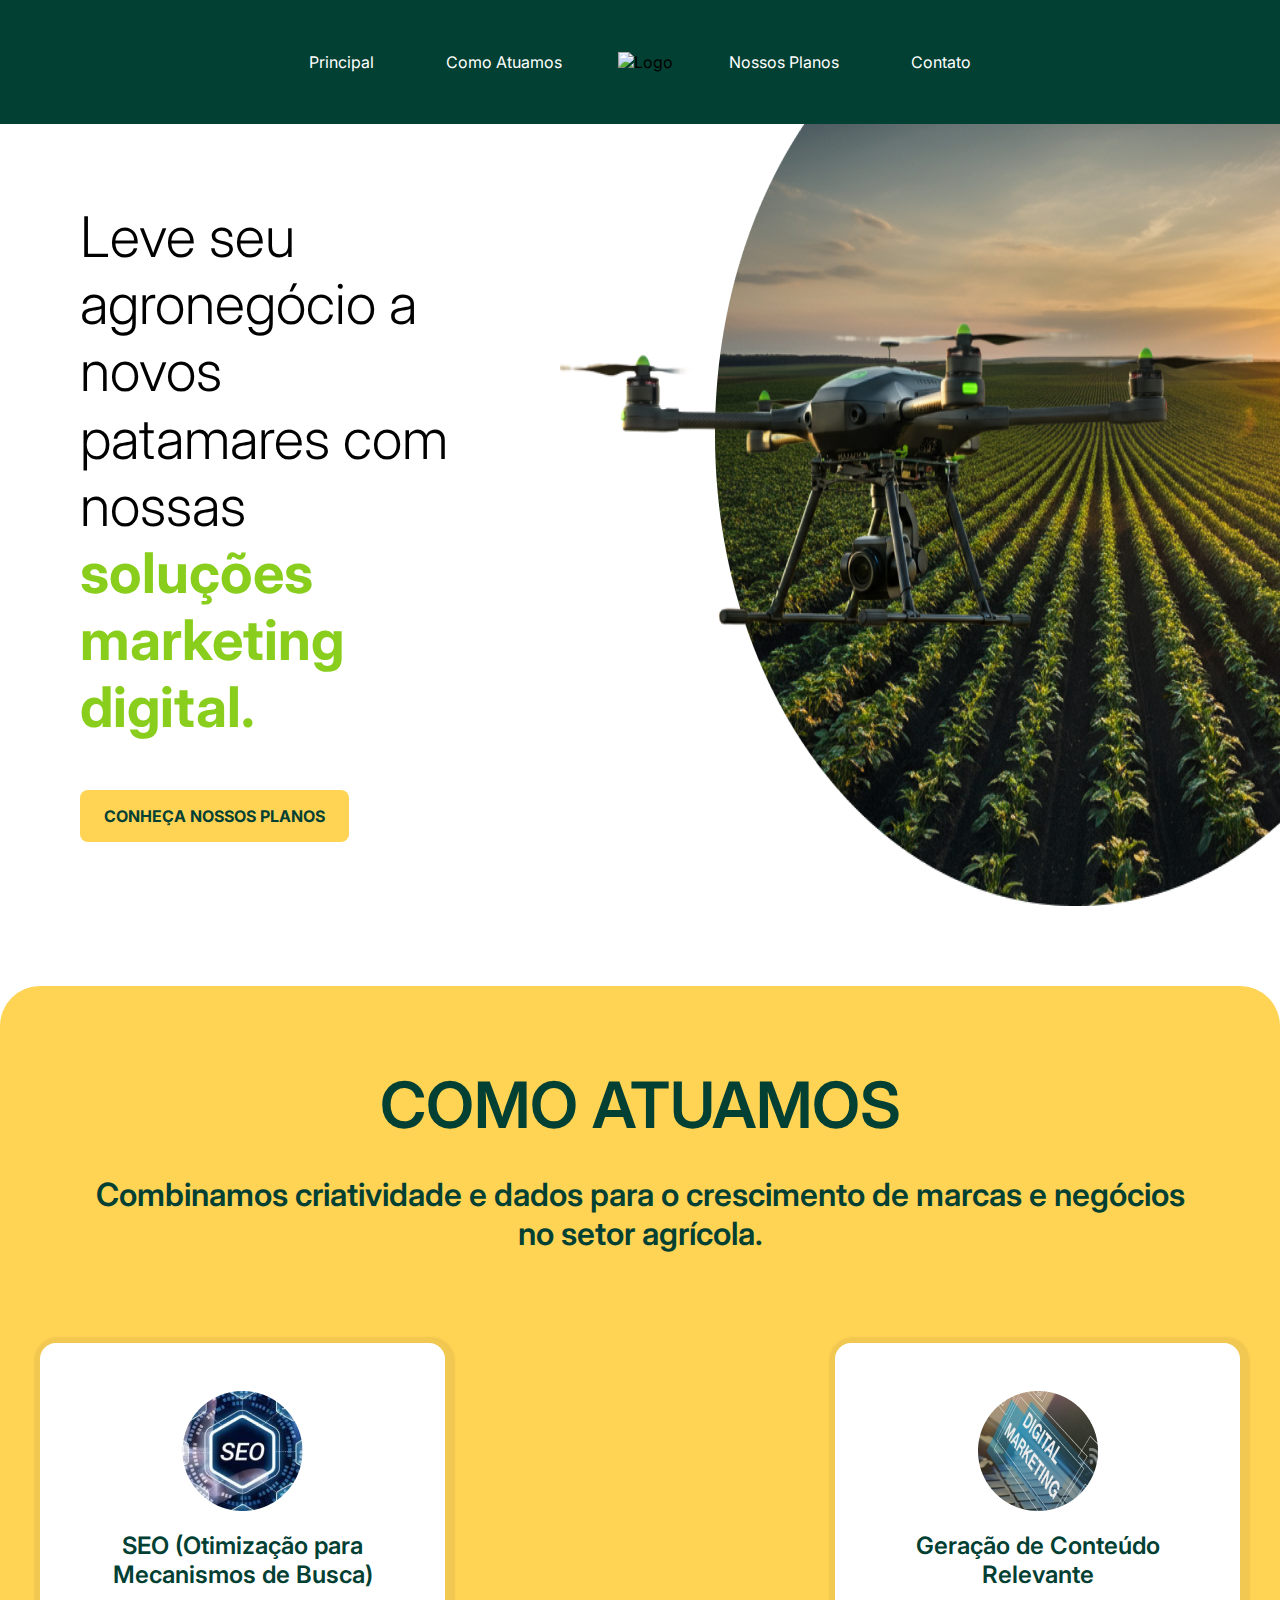
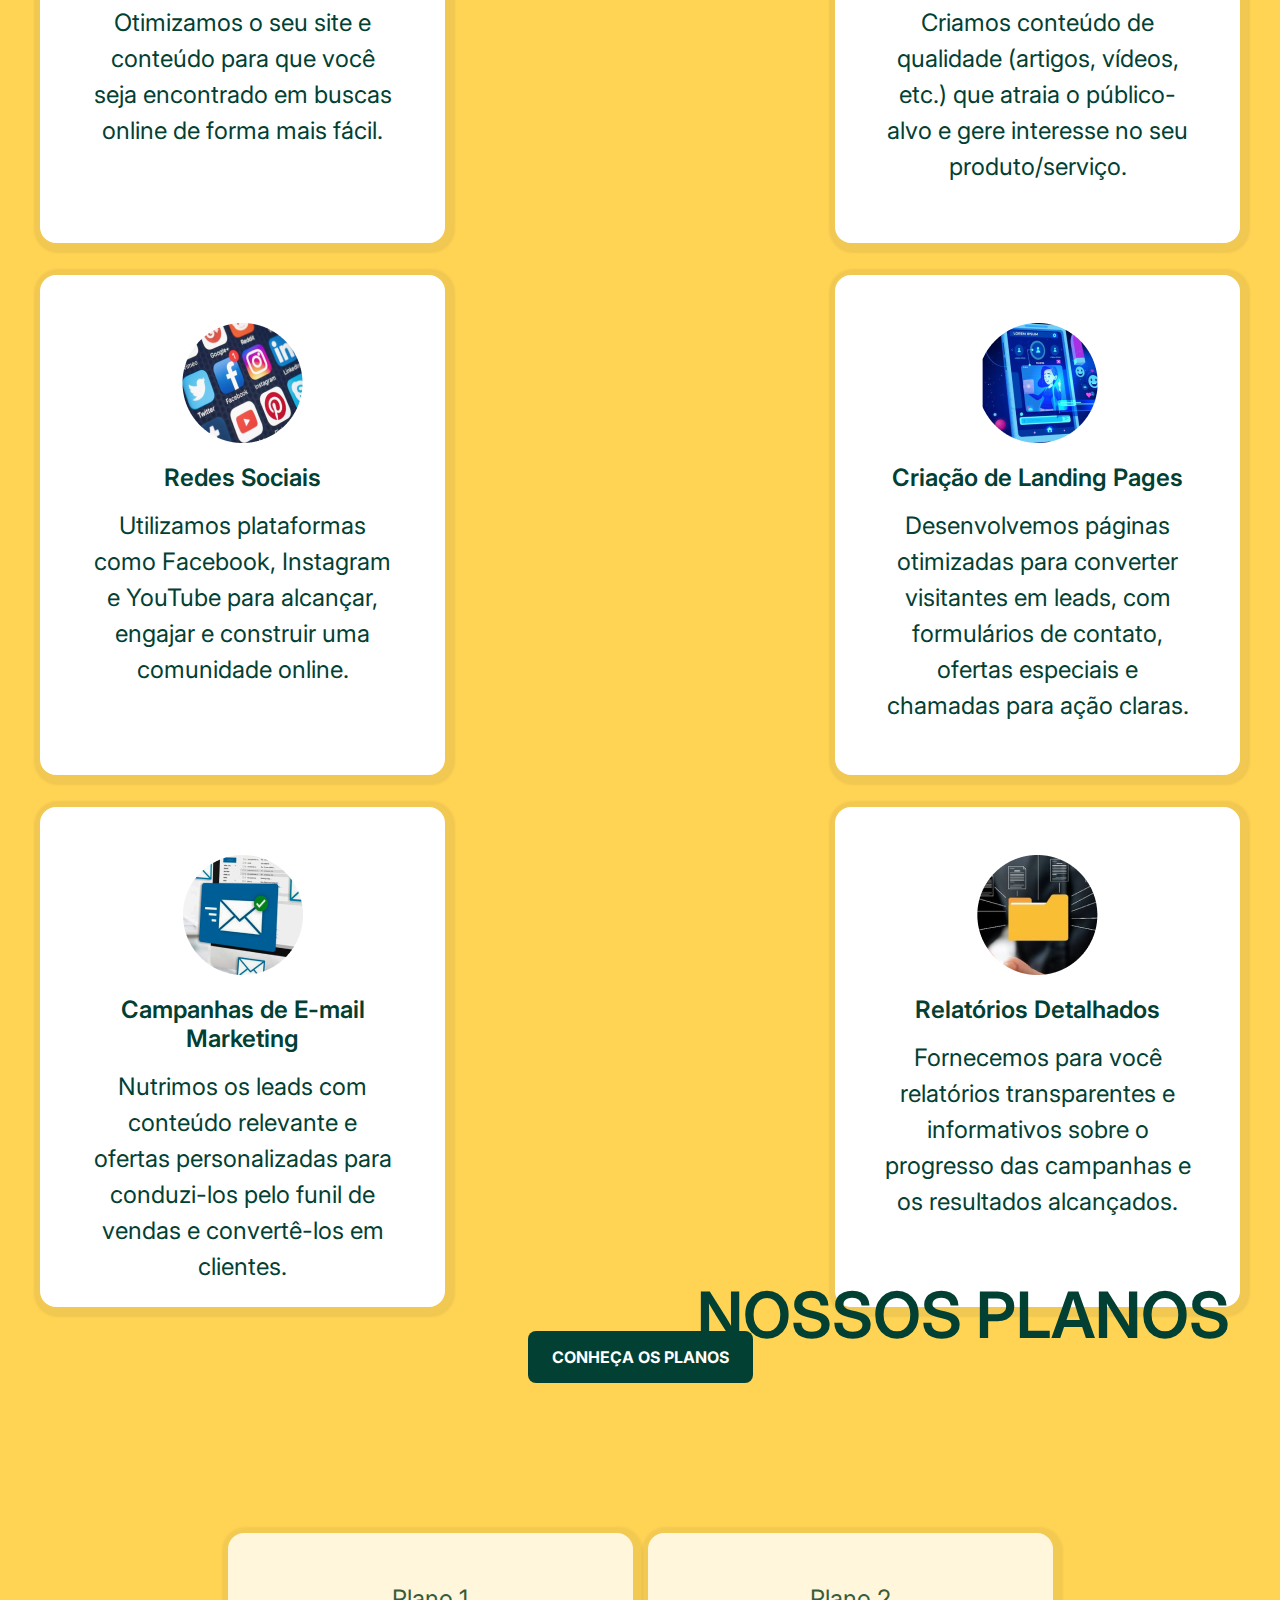
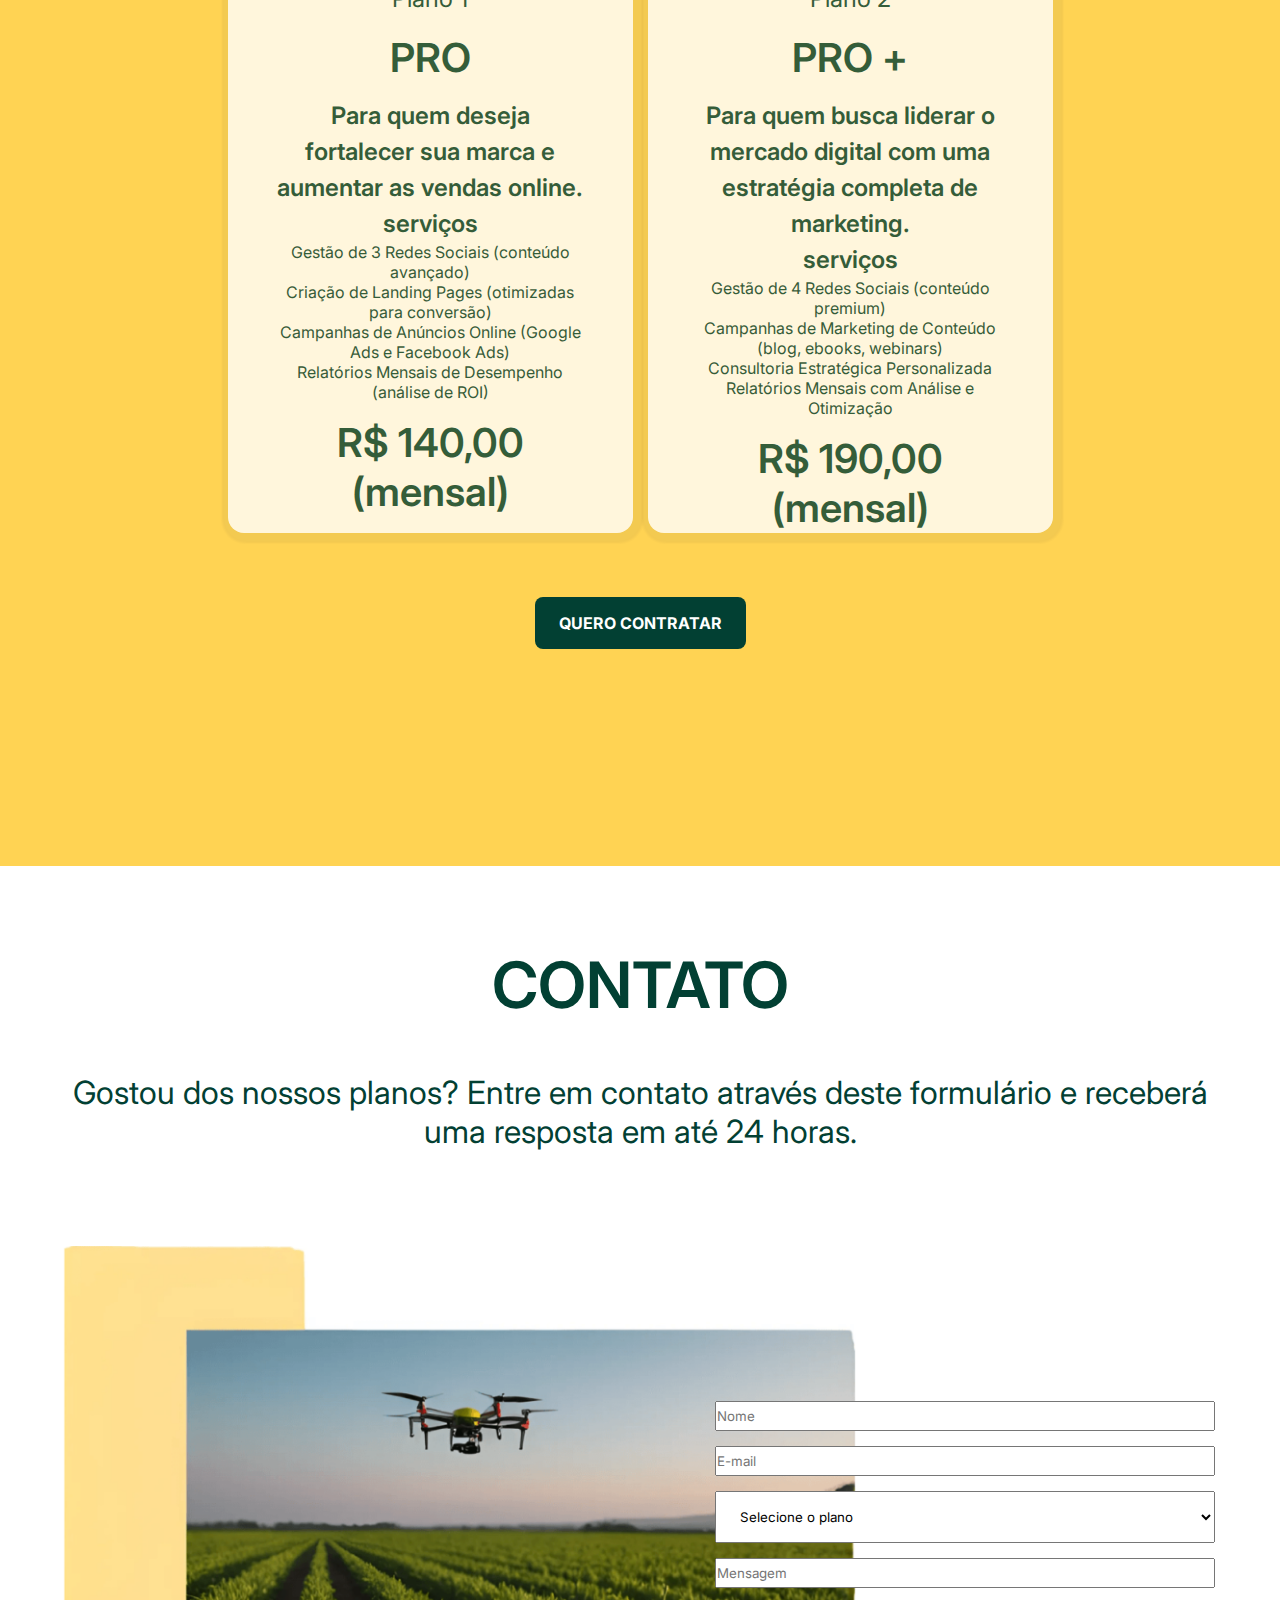
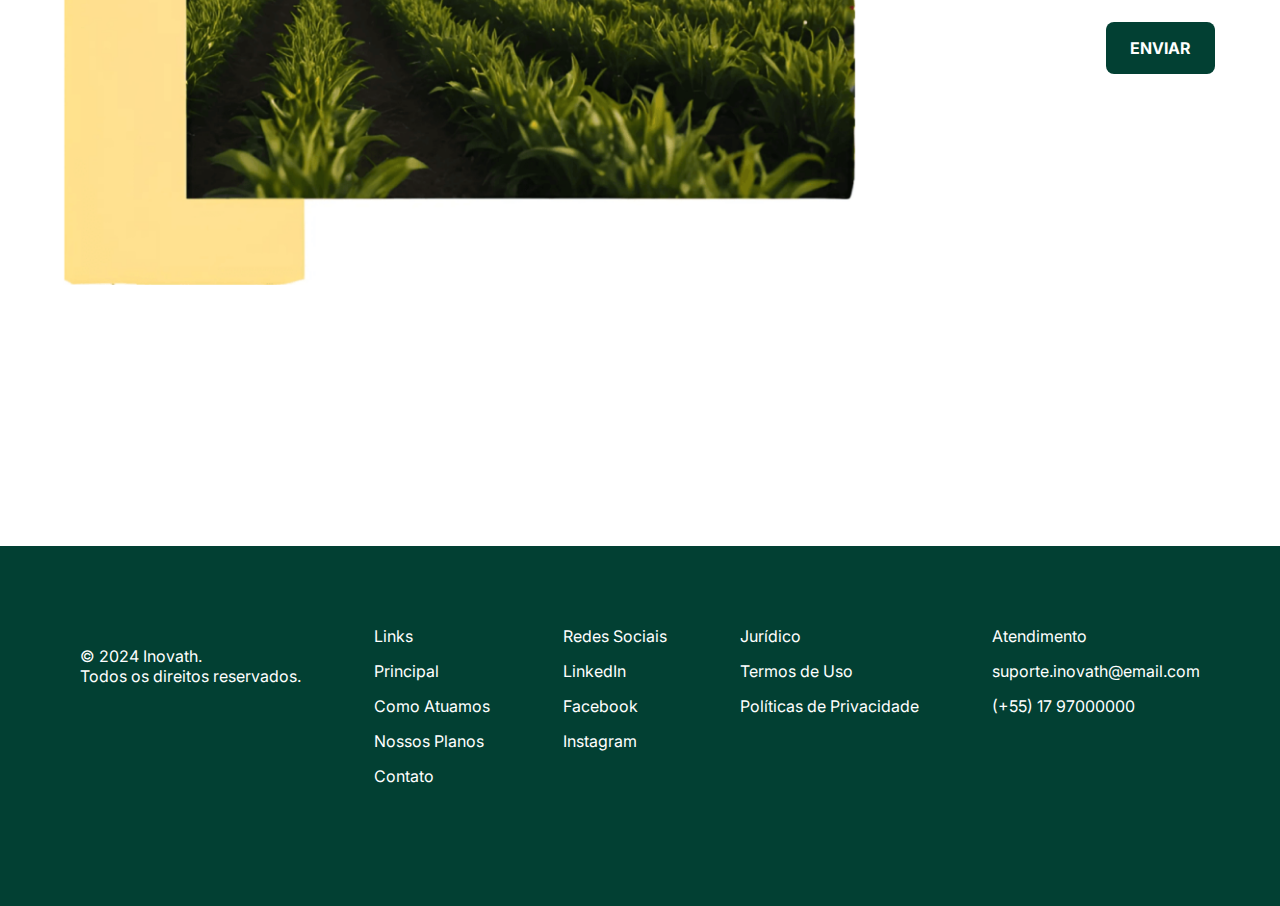
==== index.html @ e3b01860 "Update and rename inovatech.html to index.html" ====
<!DOCTYPE html>
<html lang="pt-br">

<head>
    <meta charset="UTF-8">
    <meta name="viewport" content="width=device-width, initial-scale=1.0">
    <title>INOVATECH</title>
    <link rel="stylesheet" href="INOVATECH.CSS">

<body>
    <header>
        <nav>
            <ul>
                <li><a href="#Principal">Principal</a></li>
                <li><a href="#ComoAtuamos">Como Atuamos</a></li>
                <li><img class="logo" src="logo.png" alt="Logo"></li>
                <li><a href="#NossosPlanos">Nossos Planos</a></li>
                <li><a href="#Contato">Contato</a></li>
            </ul>
        </nav>
    </header>

    <section id="Principal">
        <div class="div-texto-inicial">
            <h1>Leve seu agronegócio a novos patamares com nossas <span>soluções marketing digital.</span></h1>
            <a class="botao-principal" href="#NossosPlanos">CONHEÇA NOSSOS PLANOS</a>
        </div>
        <img src="drone-mais-fundo.png" alt="drone sobrevoando o campo">
    </section>

    <section id="ComoAtuamos">
        <div class="atuacao">
            <h2>COMO ATUAMOS</h2>
            <p>Combinamos criatividade e dados para o crescimento de marcas e negócios no setor agrícola.</p>
        </div>
        <div class="topicos">
            <div class="caixa">
                <img src="seo.png" alt="">
                <h2>SEO (Otimização para Mecanismos de Busca)</h2>
                <p>Otimizamos o seu site e conteúdo para que você seja encontrado em buscas online de forma mais fácil.
                </p>
            </div>
            <div class="caixa">
                <img src="geração.png" alt="">
                <h2>Geração de Conteúdo Relevante</h2>
                <p>Criamos conteúdo de qualidade (artigos, vídeos, etc.) que atraia o público-alvo e gere interesse no
                    seu
                    produto/serviço.</p>
            </div>
            <div class="caixa">
                <img src="redes.png" alt="">
                <h2>Redes Sociais</h2>
                <p>Utilizamos plataformas como Facebook, Instagram e YouTube para alcançar, engajar e construir uma
                    comunidade online.</p>
            </div>
            <div class="caixa">
                <img src="criação-lp.png" alt="">
                <h2>Criação de Landing Pages</h2>
                <p>Desenvolvemos páginas otimizadas para converter visitantes em leads, com formulários de contato,
                    ofertas
                    especiais e chamadas para ação claras.</p>
            </div>
            <div class="caixa">
                <img src="e-mail.png" alt="">
                <h2>Campanhas de E-mail Marketing</h2>
                <p>Nutrimos os leads com conteúdo relevante e ofertas personalizadas para conduzi-los pelo funil de
                    vendas e
                    convertê-los em clientes.</p>
            </div>
            <div class="caixa">
                <img src="relatórios.png" alt="">
                <h2>Relatórios Detalhados</h2>
                <p>Fornecemos para você relatórios transparentes e informativos sobre o progresso das campanhas e os
                    resultados alcançados.</p>
            </div>
        </div>
        <div class="divbotao3">
            <a class="botao3" href="#NossosPlanos">CONHEÇA OS PLANOS</a>
        </div>
    </section>

    <section id="NossosPlanos">
        <div class="planos">
            <h2 class="planosh1">NOSSOS PLANOS</h2>
        </div>
        <div class="infoplanos">
            <div class="caixa2">
                <p>Plano 1</p>
                <h2>PRO</h2>
                <h3>Para quem deseja fortalecer sua marca e aumentar as vendas online.</h3>
                <h3>serviços</h3>
                <p>
                <ul>
                    <li>Gestão de 3 Redes Sociais (conteúdo avançado)</li>
                    <li>Criação de Landing Pages (otimizadas para conversão)</li>
                    <li>Campanhas de Anúncios Online (Google Ads e Facebook Ads)</li>
                    <li>Relatórios Mensais de Desempenho (análise de ROI)</li>
                </ul>
                </p>
                <h2>R$ 140,00 (mensal)</h2>
            </div>
            <div class="caixa2">
                <p>Plano 2</p>
                <h2>PRO +</h2>
                <h3>Para quem busca liderar o mercado digital com uma estratégia completa de marketing.</h3>
                <h3>serviços</h3>
                <p>
                <ul>
                    <li> Gestão de 4 Redes Sociais (conteúdo premium)</li>
                    <li> Campanhas de Marketing de Conteúdo (blog, ebooks, webinars)</li>
                    <li> Consultoria Estratégica Personalizada</li>
                    <li> Relatórios Mensais com Análise e Otimização</li>
                </ul>
                </p>
                <h2>R$ 190,00 (mensal)</h2>
            </div>
        </div>
        <div class="divbotao3">
            <a class="botao3" href="">QUERO CONTRATAR</a>
        </div>
    </section>

    <section id="Contato">
        <div class="contatos">
            <h2>CONTATO</h2>
            <p>Gostou dos nossos planos? Entre em contato através deste formulário e receberá uma resposta em até 24
                horas.
            </p>
           
        </div>
        <div class="dados">
            <form action="">
                <div class="caixam">
                    
                    <label for="nome"></label>
                    <input class="caixaform" type="text" placeholder="Nome">
                </div>
                <div class="caixam">
                    <label for="e-mail"></label>
                    <input class="caixaform" type="text" name="E-mail"placeholder="E-mail">
                </div>
                <div class="caixam">
                    <label for="plano"></label>
                    <select name="plano" id="plano">
                        <option value="Selecione">Selecione o plano</option>
                        <option value="Plano1">Plano 1</option>
                        <option value="Plano2">Plano 2</option>
                    </select>
                </div>
                <div class="caixam">
                    <label for="Mensagem"></label>
                    <input class="caixaform" type="text" placeholder="Mensagem">
                </div>
                <div class="divbotao2">
                    <a class="botao2" href="">ENVIAR</a>
                </div>
            </form>
        </div>
    </section>
</body>
<footer>
    <div class="rodape">
        <div>
            <img src="logo.png" alt="">
            <P>© 2024 Inovath.</P>
            <P>  Todos os direitos reservados.</P>
        </div>
        <div>
            <ul class="listaf">
                <li class="listaf">Links</li>
                <li class="listaf"><a href="#Principal">Principal</a></li>
                <li class="listaf"><a href="#ComoAtuamos">Como Atuamos</a></li>
                <li class="listaf"><a href="#NossosPlanos">Nossos Planos</a></li>
                <li class="listaf"><a href="#Contato">Contato</a></li>
            </ul>
        </div>
        <div>
            <ul class="listaf">
                <li class="listaf">Redes Sociais</li>
                <li class="listaf">LinkedIn</li>
                <li class="listaf">Facebook</li>
                <li class="listaf"><a href="https://www.instagram.com/inovatech.marketing/">Instagram</a></li>
            </ul>
        </div>
        <div>
            <ul >
                <li class="listaf">Jurídico</li>
                <li class="listaf">Termos de Uso</li>
                <li class="listaf">Políticas de Privacidade</li>
            </ul>
        </div>
        <div class="listaf">
            <ul >
                <li class="listaf">Atendimento</li>
                <li class="listaf">suporte.inovath@email.com</li>
                <li class="listaf">(+55) 17 97000000</li>
            </ul>
        </div>
    </div>
</footer>

</html>
---- INOVATECH.CSS ----
@import url('https://fonts.googleapis.com/css2?family=Inter:ital,opsz,wght@0,14..32,100..900;1,14..32,100..900&display=swap');


* {
    margin: 0;
    padding: 0;
    box-sizing: border-box;
    font-family: "Inter", sans-serif;

}

nav {
    background-color: #024033;
    width: 100%;
    height: 124px;
    display: flex;
    justify-content: center;
    align-items: center;
    padding: 0px;
}

nav ul li.logo img {
    max-height: 50px;
    width: auto;
}

nav ul {
    list-style-type: none;
    display: flex;
    align-items: center;
}

nav ul li {
    margin: 0 20px;
}

nav ul li a {
    color: rgb(255, 255, 255);
    text-decoration: none;
    font-size: 16px;
    transition: background-color 0.3s;
    padding: 8px 16px;
    border-radius: 5px;
}


section {
    text-align: left;
    padding-bottom: 80px;
}

.div-texto-inicial {
    padding: 80px;
    width: 840px;
}

.div-texto-inicial h1 {
    font-size: 56px;
    font-weight: 300;
    padding-bottom: 64px;
    line-height: 120%;
}

.div-texto-inicial span {
    color: #89cd1d;
    font-weight: bold;
}


#Principal {
    background-color: #ffffff;
    display: flex;
    justify-content: space-between;
}

#ComoAtuamos {
    background-color: #ffd353;
    height: 1710px;
    color: #024033;
    border-top-right-radius: 40px;
    border-top-left-radius: 40px;
}

#NossosPlanos {
    background-color: #ffd353;
    height: 1370px;
    color: #024033;
    background-image: url(maquina\-planos.png);
    background-repeat: no-repeat;
    
}

#Contato {
    background-color: #ffffff;
    height: 1200px;
    color: #024033;
    background-image: url(drone-contato.png);
    background-position-y: 300px;
    background-position-x: 60px;
    background-size: 800px;
    background-repeat: no-repeat;
}

.botao-principal {
    background-color: #ffd353;
    font-size: 16px;
    font-weight: bold;
    padding: 16px 24px;
    color: #024033;
    border-radius: 8px;
    border: none;
    text-decoration: none;
}

.botao-principal:hover {
    opacity: 0.8;
    cursor: pointer;
    transition: 0.3s;
}

footer {
    background-color: #024033;
    height: 360px;
}

.logo {
    width: 100px;
}

.topicos {
    display: flex;
    gap: 32px;
    justify-content: space-between;
    padding-top: 10px;
    padding-right: 40px;
    padding-left: 40px;
    padding-bottom: 40px;
    flex-wrap: wrap;
}

.caixa {
    width: 405px;
    padding: 48px;
    height: 500px;
    border-radius: 16px;
    text-align: center;
    background-color: #ffffff;
    box-shadow: 2px 2px 2px 8px rgba(50, 50, 50, 0.071);
}

.caixa h2 {
    font-size: 24px;
    font-weight: 600;
    padding: 16px 0px;
}

.caixa p {
    font-size: 24px;
    font-weight: 400;
    line-height: 150%;
}

.atuacao {
    padding: 80px;
    margin: 0 auto;
    text-align: center;
}

.atuacao h2 {
    font-size: 64px;
    font-weight: 600;
    padding-bottom: 32px;
}

.atuacao p {
    font-size: 32px;
    font-weight: 600;

}

.botao2 {
    background-color: #024033;
    font-size: 16px;
    font-weight: bold;
    padding: 16px 24px;
    color: #ffffff;
    border-radius: 8px;
    border: none;
    text-decoration: none;
 margin-top: 40px;
}
.botao3{
    background-color: #024033;
    font-size: 16px;
    font-weight: bold;
    padding: 16px 24px;
    color: #ffffff;
    border-radius: 8px;
    border: none;
    text-decoration: none;
    margin-top: 40px;
  justify-content: center;
}
select {
    
    padding: 16px 20px;
    border: 1 ;
    width: 500px;

}

.botao2:hover {
    opacity: 0.8;
    cursor: pointer;
    transition: 0.3s;

}

.divbotao2 {
    text-align: end;
    margin-top: 50px;
    
}
.divbotao3 {
    text-align: center;

}
.planos h2 {
    font-size: 64px;
    font-weight: 600;
    text-align: end;
    margin-right: 50px;
    padding-top: 180px;

}


.contatos h2 {
    font-size: 64px;
    font-weight: 600;
    text-align: center;
    margin-top: 80px;
    
}

.contatos p {
    font-size: 32px;
    font-weight: 400;
   text-align: center;
    padding: 50px;
}

.infoplanos {
    display: flex;
    gap: 15px;
   justify-content: center;
    padding: 80px;
    flex-wrap: wrap;
}

.caixa2 {
    margin-top: 100px;
    width: 405px;
    padding: 48px;
    height: 600px;
    border-radius: 16px;
    text-align: center;
    background-color: #ffffff;
    box-shadow: 2px 2px 2px 8px rgba(50, 50, 50, 0.071);
 
    opacity: 0.8;
}

ul{
    list-style-type: none;
}

.caixa2 h2 {
    font-size: 40px;
    font-weight: 600;
    padding: 16px 0px;
}

.caixa2 p {
    font-size: 24px;
    font-weight: 400;
    line-height: 150%;
}

.caixa2 h3 {
    font-size: 24px;
    font-weight: 600;
    line-height: 150%;
}

.caixa2 h4 {
    font-size: 24px;
    font-weight: 400;
    line-height: 150%;
}
.dados{
   text-align: end;
   margin-top: 200px;
   margin-right: 65px;


}
.caixaform{
    width: 500px;
    height: 30px;
}
.rodape {
    display: flex;
    justify-content: space-between;
    padding: 80px;
    color: #ffffff;
}
.caixam{
    margin-bottom: 15px;
}
.rodape a{
    text-decoration: none;
    color: #ffffff;
   
}
.listaf{
    margin-bottom: 15px;
}

.rodape img{
    margin-bottom: 15px;
}
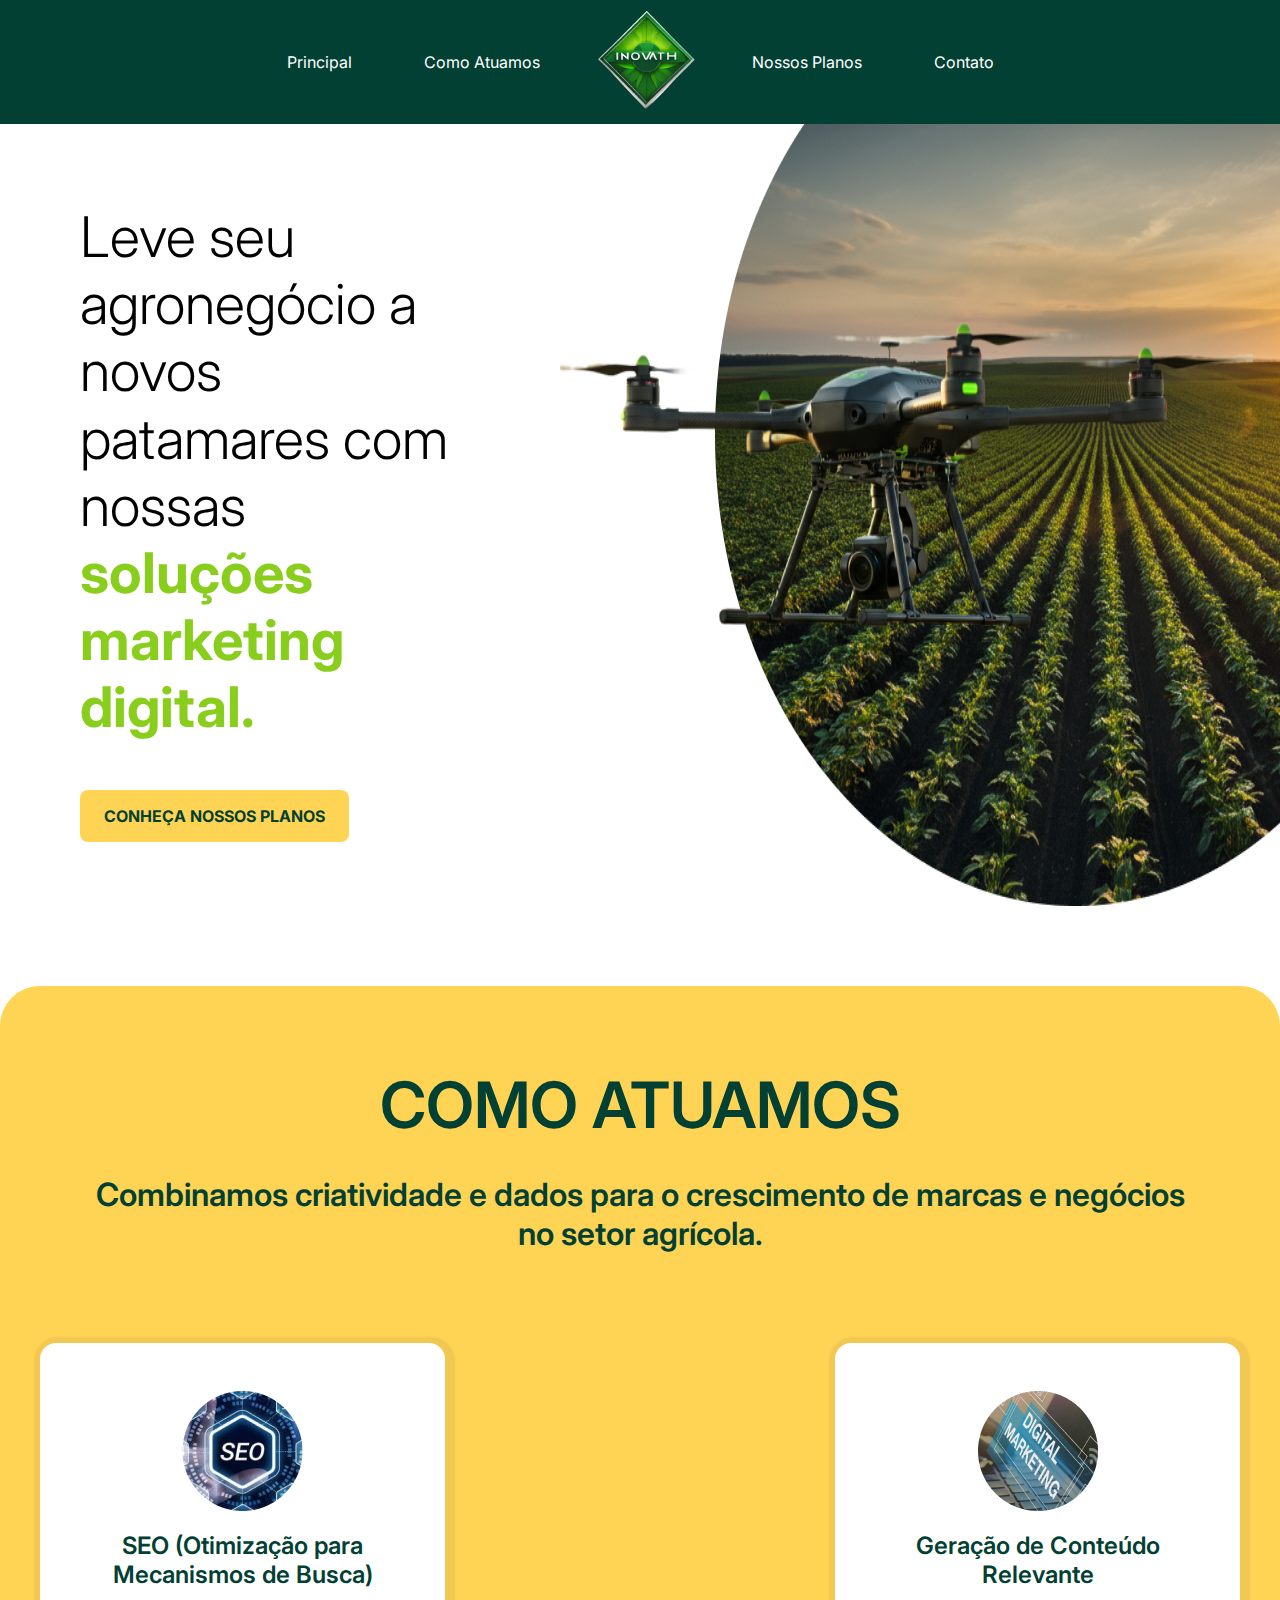
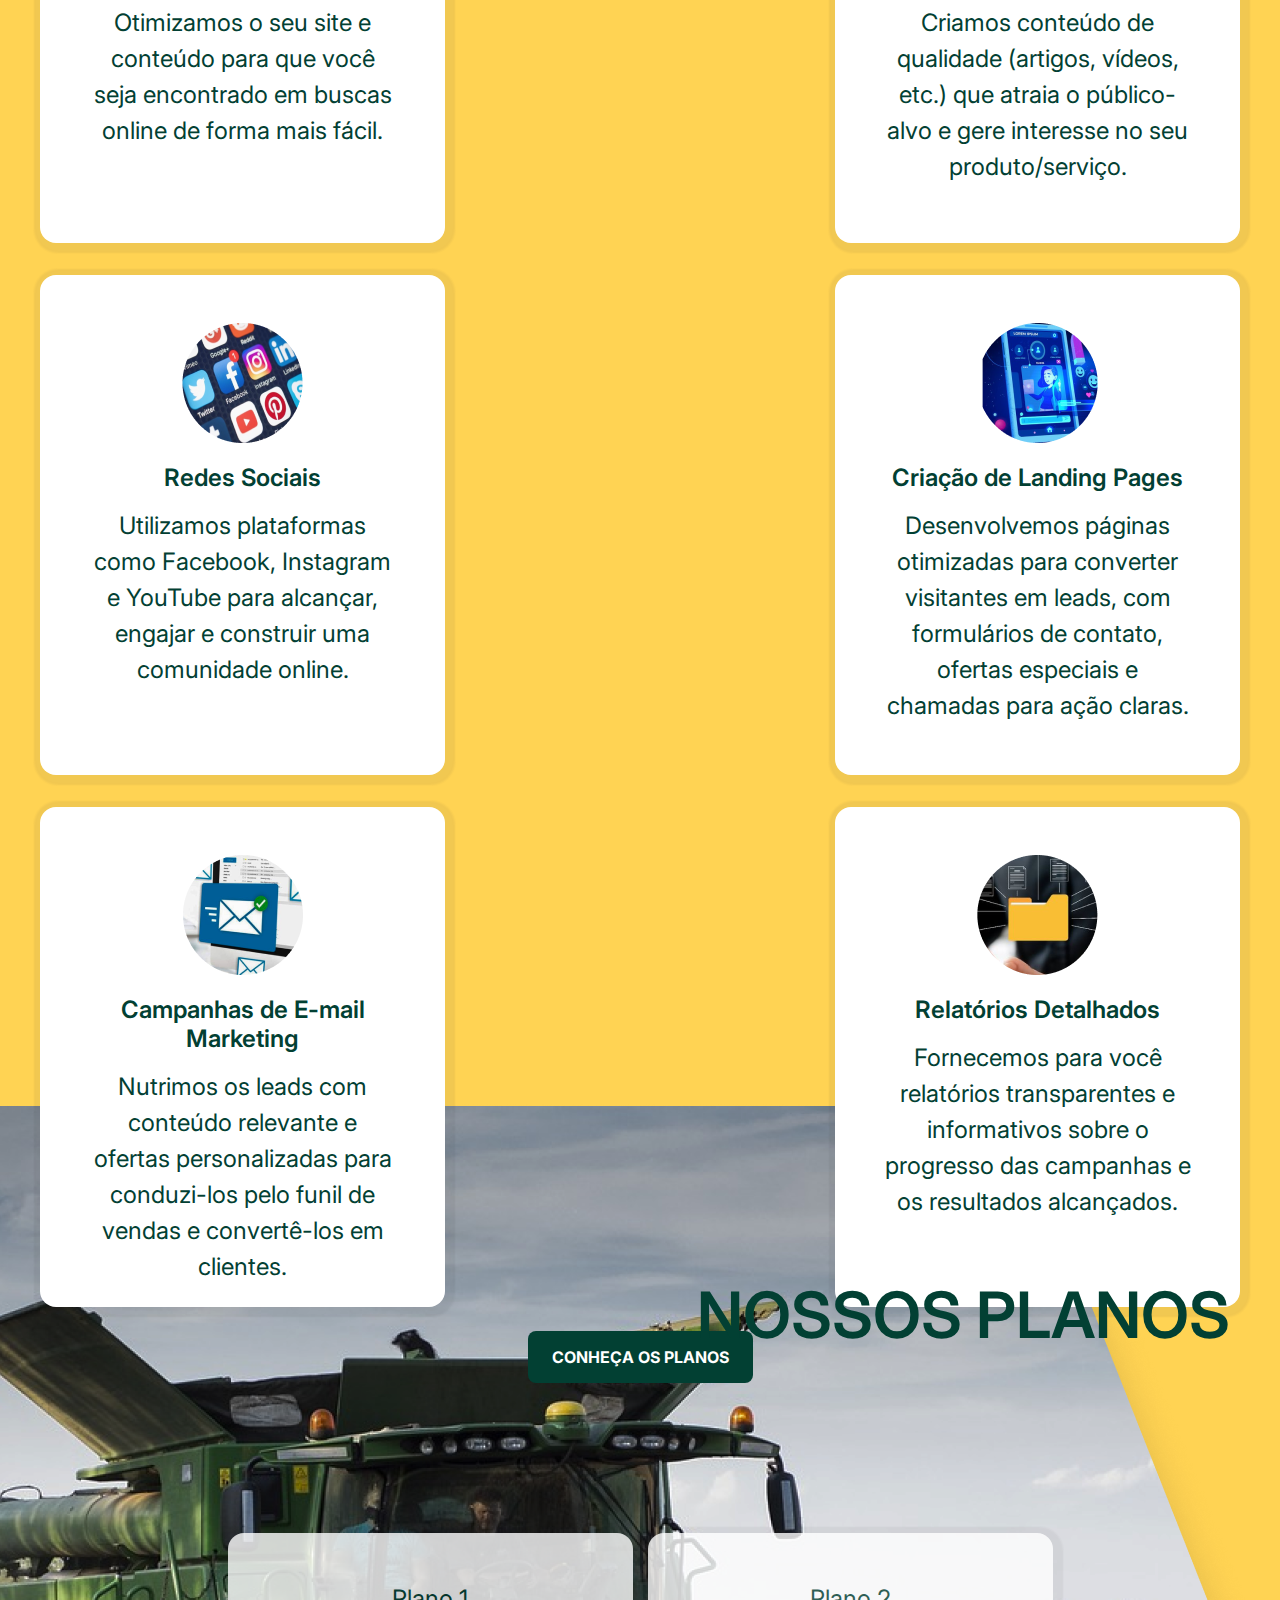
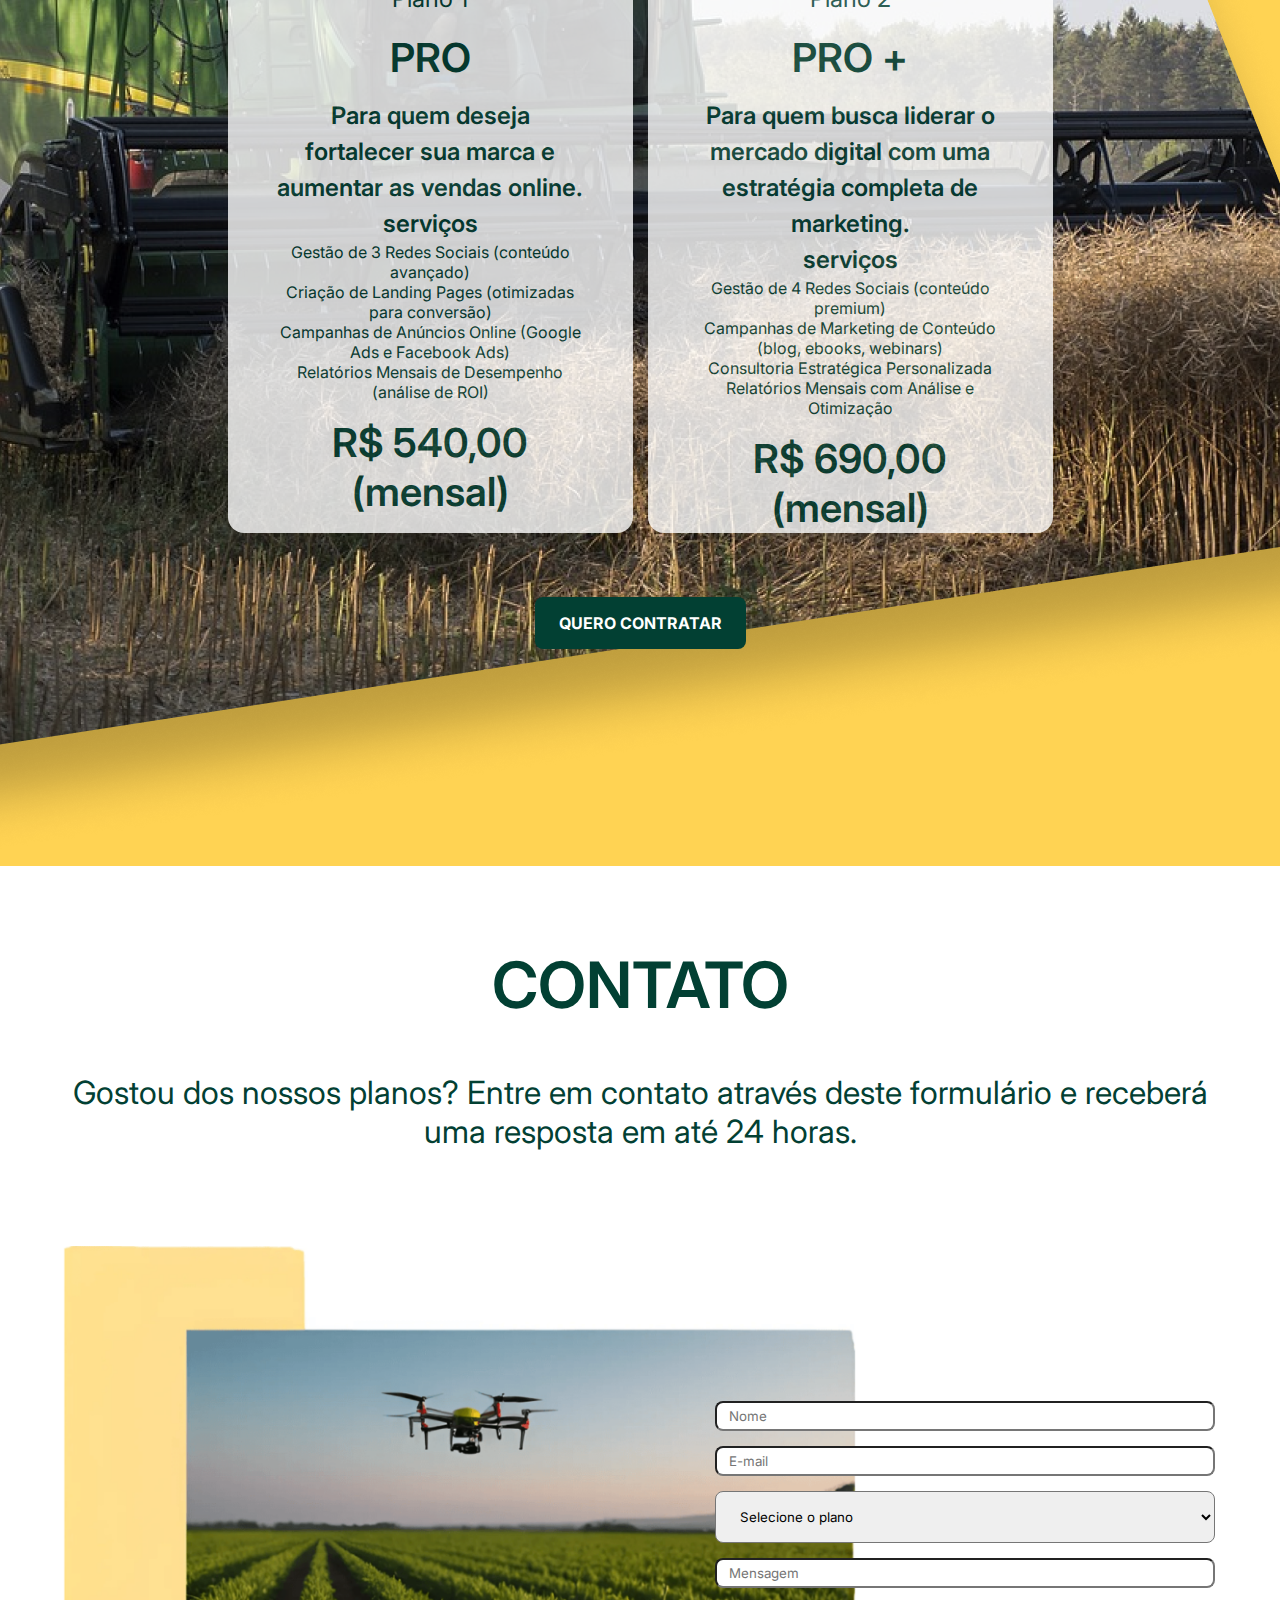
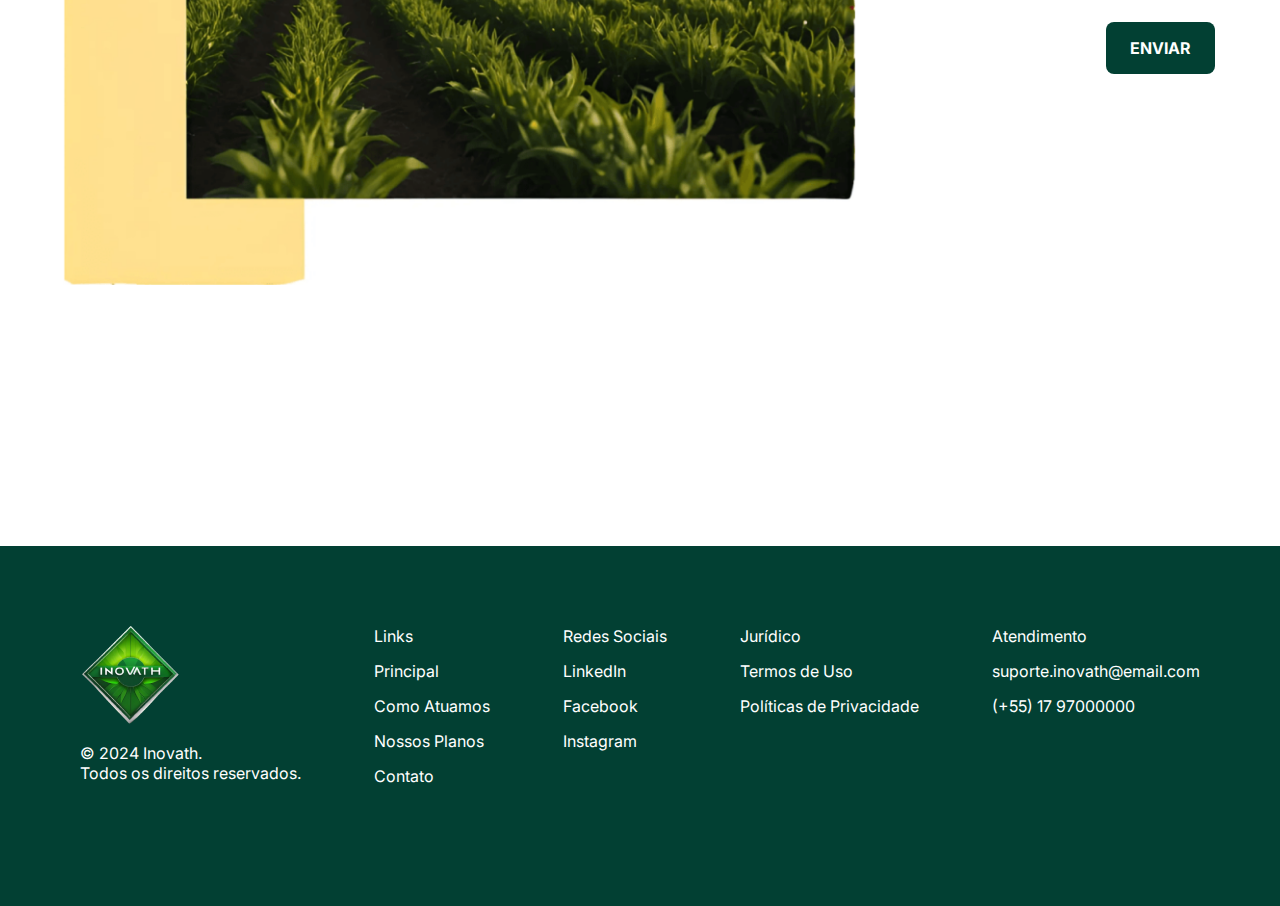
==== commit 1e0fc246: "Update index.html" ====
--- a/index.html
+++ b/index.html
@@ -97,7 +97,7 @@
                     <li>Relatórios Mensais de Desempenho (análise de ROI)</li>
                 </ul>
                 </p>
-                <h2>R$ 140,00 (mensal)</h2>
+                <h2>R$ 540,00 (mensal)</h2>
             </div>
             <div class="caixa2">
                 <p>Plano 2</p>
@@ -112,7 +112,7 @@
                     <li> Relatórios Mensais com Análise e Otimização</li>
                 </ul>
                 </p>
-                <h2>R$ 190,00 (mensal)</h2>
+                <h2>R$ 690,00 (mensal)</h2>
             </div>
         </div>
         <div class="divbotao3">
--- a/INOVATECH.CSS
+++ b/INOVATECH.CSS
@@ -85,7 +85,7 @@
     background-color: #ffd353;
     height: 1370px;
     color: #024033;
-    background-image: url(maquina\-planos.png);
+    background-image: url(maquina-planos.png);
     background-repeat: no-repeat;
     
 }
@@ -118,6 +118,10 @@
     transition: 0.3s;
 }
 
+select {
+border-radius: 8px
+}
+
 footer {
     background-color: #024033;
     height: 360px;
@@ -308,6 +312,8 @@
 .caixaform{
     width: 500px;
     height: 30px;
+    padding: 12px;
+    border-radius:8px;
 }
 .rodape {
     display: flex;
@@ -329,4 +335,4 @@
 
 .rodape img{
     margin-bottom: 15px;
-}+}
